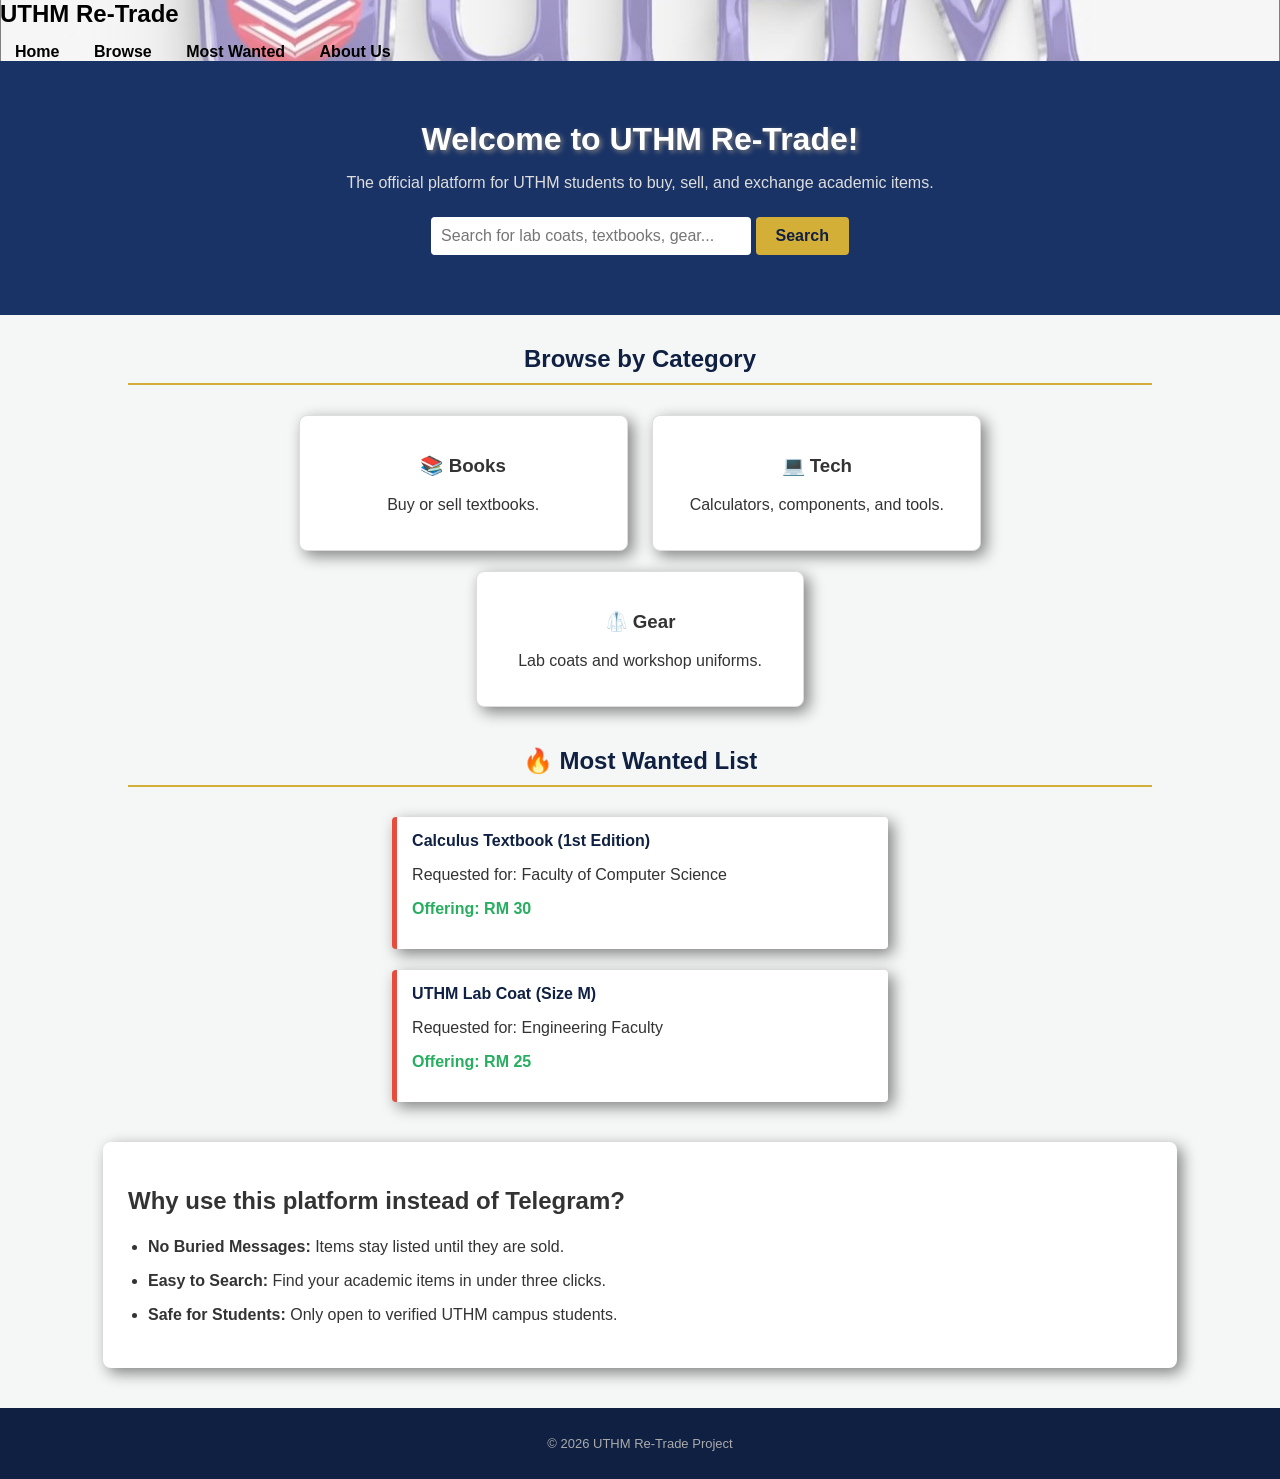
==== index.html @ 6883636f "Add files via upload" ====
<!DOCTYPE html>
<html>
<head>
     <meta name="viewport" content="width=device-width, initial-scale=1.0">
    <title>UTHM Re-Trade - Home</title>
    <link rel="stylesheet" href="style.css">
</head>
<body>

    <div class="header">
        <div class="logo">
            <h2>UTHM Re-Trade</h2>
        </div>
        <div class="nav">
            <a href="index.html">Home</a>
            <a href="browse.html">Browse</a>
            <a href="most-wanted.html">Most Wanted</a>
            <a href="aboutus.html">About Us</a>
        </div>
    </div>

    <div class="hero">
        <h1>Welcome to UTHM Re-Trade!</h1>
        <p>The official platform for UTHM students to buy, sell, and exchange academic items.</p>
        <div class="search-box">
            <input type="text" placeholder="Search for lab coats, textbooks, gear...">
            <button>Search</button>
        </div>
    </div>

    <div class="main-container">
        <h2 class="section-title">Browse by Category</h2>
        
        <div class="category-box">
            <h3>📚 Books</h3>
            <p>Buy or sell textbooks.</p>
        </div>

        <div class="category-box">
            <h3>💻 Tech</h3>
            <p>Calculators, components, and tools.</p>
        </div>

        <div class="category-box">
            <h3>🥼 Gear</h3>
            <p>Lab coats and workshop uniforms.</p>
        </div>
    </div>

    <div class="main-container">
        <h2 class="section-title">🔥 Most Wanted List</h2>
        
        <div class="wanted-item">
            <h4>Calculus Textbook (1st Edition)</h4>
            <p>Requested for: Faculty of Computer Science</p>
            <p class="reward">Offering: RM 30</p>
        </div>

        <div class="wanted-item">
            <h4>UTHM Lab Coat (Size M)</h4>
            <p>Requested for: Engineering Faculty</p>
            <p class="reward">Offering: RM 25</p>
        </div>
    </div>

    <div class="main-container info-section">
        <h2>Why use this platform instead of Telegram?</h2>
        <ul>
            <li><strong>No Buried Messages:</strong> Items stay listed until they are sold.</li>
            <li><strong>Easy to Search:</strong> Find your academic items in under three clicks.</li>
            <li><strong>Safe for Students:</strong> Only open to verified UTHM campus students.</li>
        </ul>
    </div>

    <div class="footer">
        <p>&copy; 2026 UTHM Re-Trade Project</p>
    </div>

</body>
</html>
---- style.css ----
body {
    margin: 0;
    padding: 0;
    font-family: Arial, sans-serif;
    background-color: #f4f7f6;
    color: #333;
}


.header {
    background:
        linear-gradient(
            rgba(255,255,255,0.5),
            rgba(255,255,255,0.5)
        ),
        url("logo3d.jpg");

    background-size: cover;
    background-position: center;
}

.logo h2 {
    margin: 0;
    color: black;
}

.nav {
    margin-top: 15px;
}

.nav a {
    color: black;
    text-decoration: none;
    margin: 0 15px;
    font-weight: bold;
}

.nav a:hover {
    color: #364e9f;
}


.hero {
    background-color: #1a3366;
    color: white;
    text-align: center;
    padding: 60px 20px;

}

.hero h1 {
    margin: 0 0 10px 0;
    font-size: 32px;
    text-shadow: 2px 2px 5px gray;
}

.hero p {
    font-size: 16px;
    color: #dddddd;
}


.search-box {
    margin-top: 25px;
}

.search-box input {
    padding: 10px;
    width: 300px;
    border: none;
    border-radius: 4px;
    font-size: 16px;
}

.search-box button {
    padding: 10px 20px;
    background-color: #D4AF37;
    border: none;
    border-radius: 4px;
    color: #0F2042;
    font-weight: bold;
    cursor: pointer;
    font-size: 16px;
}

.search-box button:hover {
    background-color: #bfa030;
}


.main-container {
    width: 80%;
    margin: 30px auto;
    text-align: center;
}

.section-title {
    color: #0F2042;
    border-bottom: 2px solid #D4AF37;
    padding-bottom: 10px;
    margin-bottom: 20px;
}


.category-box {
    background-color: white;
    width: 28%;
    display: inline-block;
    margin: 1%;
    padding: 20px;
    border: 1px solid #ddd;
    border-radius: 8px;
    box-shadow: 2px 2px 5px rgba(0,0,0,0.05);
    vertical-align: top;
    box-shadow: 5px 5px 15px gray;

}

.category-box img {
    width:100%;
    height: 200px;
    object-fit: cover;
    border-radius: 8px;
}

.wanted-item {
    background-color: white;
    width: 45%;
    display: inline-block;
    margin: 1%;
    padding: 15px;
    border-left: 5px solid #e74c3c; 
    border-radius: 4px;
    text-align: left;
    box-shadow: 2px 2px 5px rgba(0,0,0,0.05);
    box-shadow: 5px 5px 15px gray;
}

.wanted-item h4 {
    margin: 0 0 5px 0;
    color: #0F2042;
}

.reward {
    color: #27ae60;
    font-weight: bold;
    margin-top: 5px;
}


.info-section {
    background-color: white;
    padding: 25px;
    border-radius: 8px;
    text-align: left;
    box-shadow: 2px 2px 5px rgba(0,0,0,0.05);
    box-shadow: 5px 5px 15px gray;
}

.info-section ul {
    padding-left: 20px;
}

.info-section li {
    margin-bottom: 10px;
    line-height: 1.5;
}


.footer {
    background-color: #0F2042;
    color: #aaa;
    text-align: center;
    padding: 15px;
    font-size: 13px;
    margin-top: 40px;
}
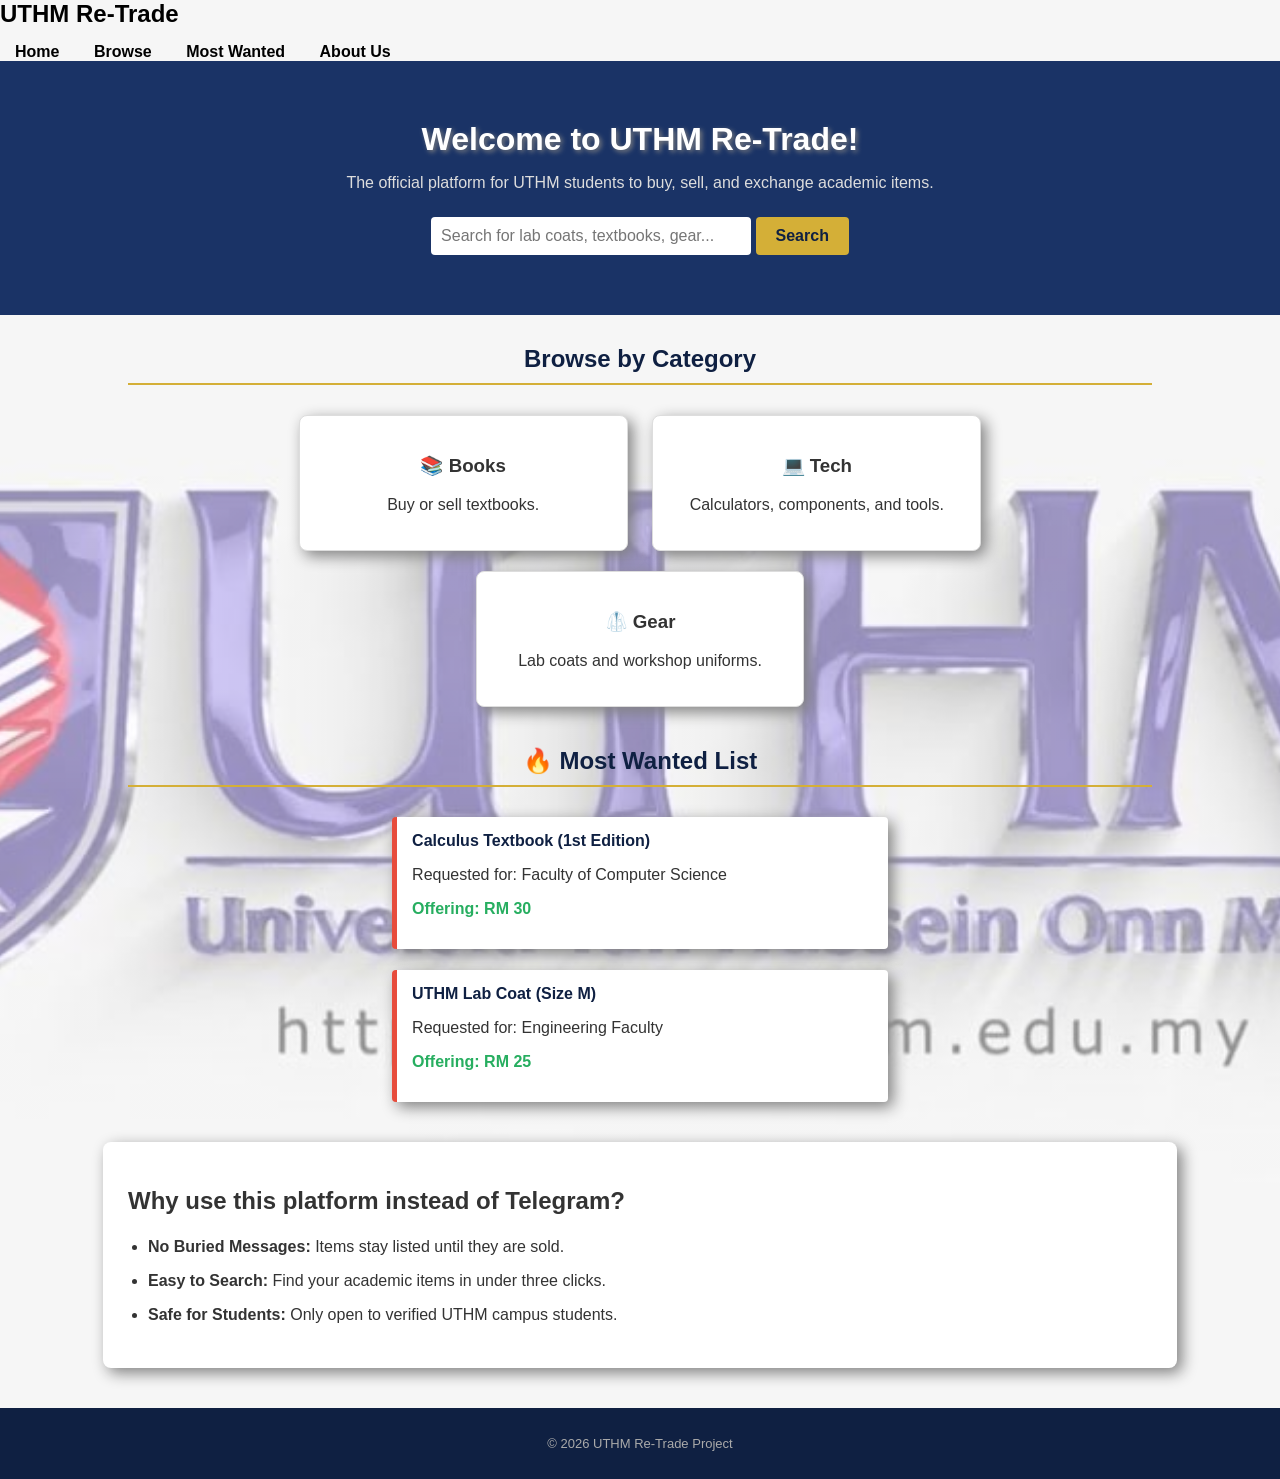
==== commit e8d673b3: "Update index.html" ====
--- a/index.html
+++ b/index.html
@@ -7,7 +7,7 @@
 </head>
 <body>
 
-    <div class="header">
+    <header class="header">
         <div class="logo">
             <h2>UTHM Re-Trade</h2>
         </div>
@@ -72,9 +72,9 @@
         </ul>
     </div>
 
-    <div class="footer">
+    <footer class="footer">
         <p>&copy; 2026 UTHM Re-Trade Project</p>
-    </div>
+    </footer>
 
 </body>
-</html>+</html>
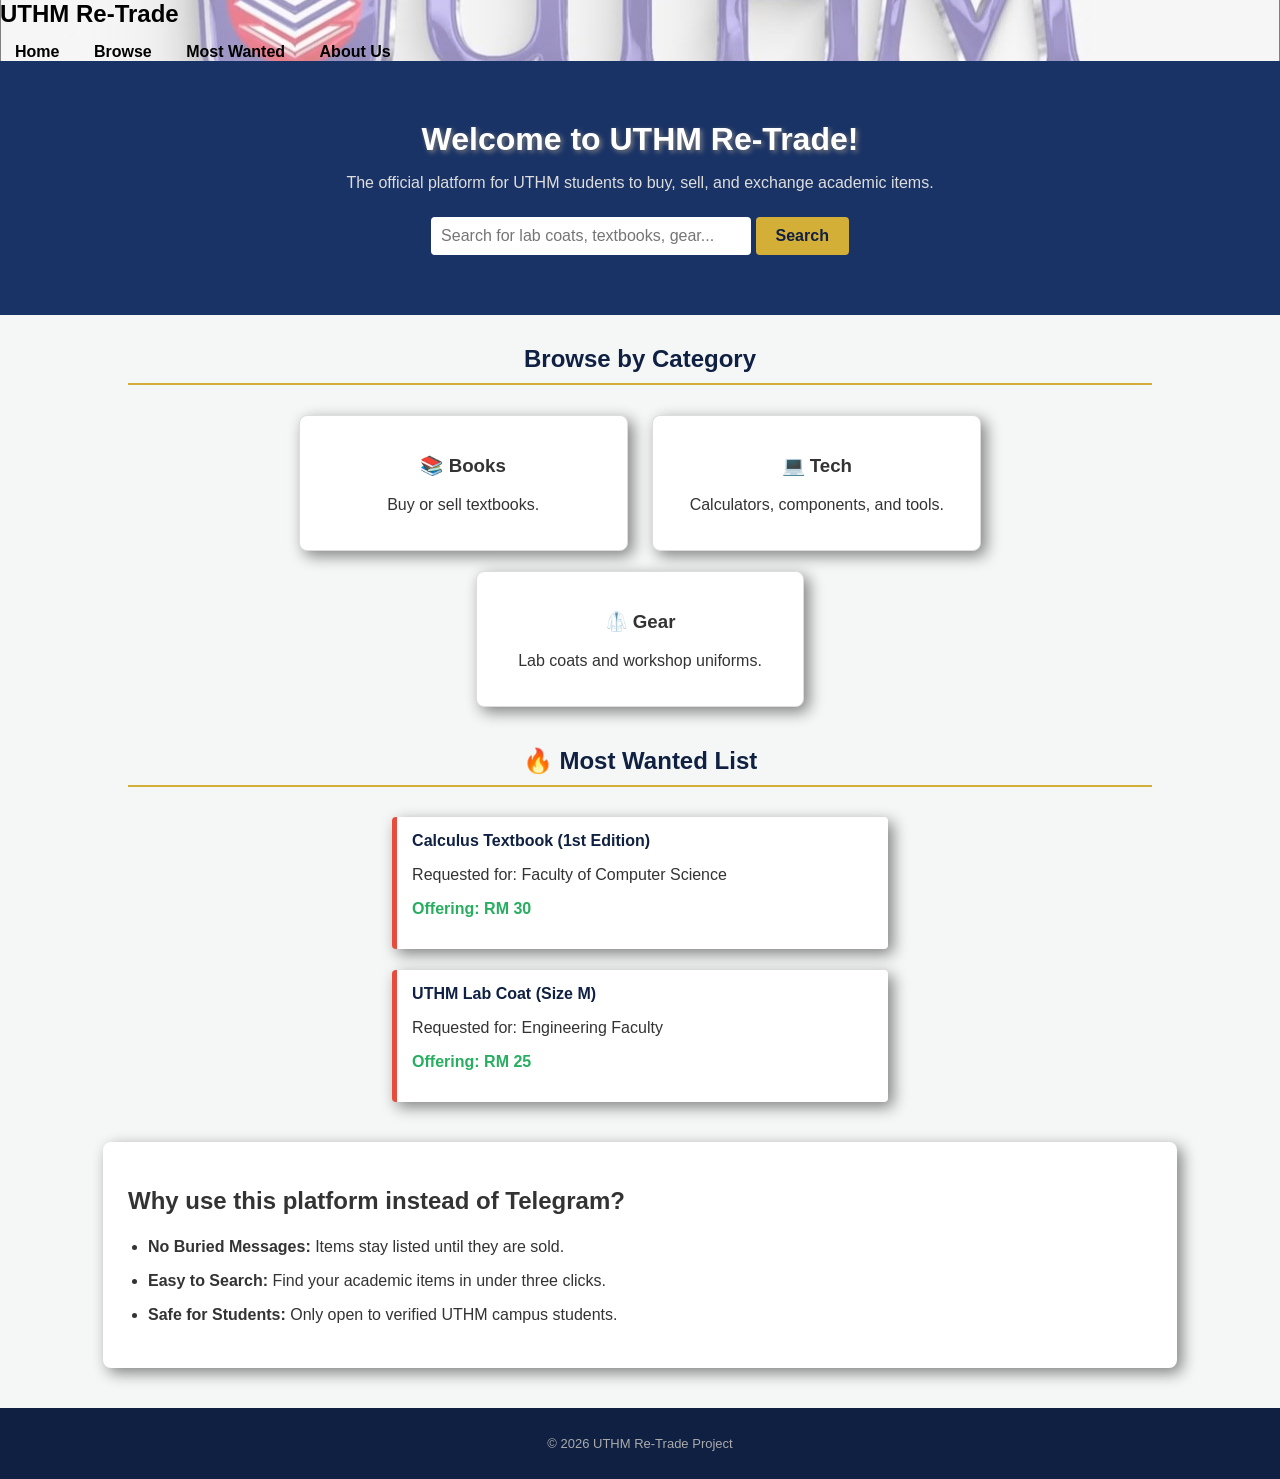
==== commit f8d86d20: "Update index.html" ====
--- a/index.html
+++ b/index.html
@@ -11,66 +11,68 @@
         <div class="logo">
             <h2>UTHM Re-Trade</h2>
         </div>
-        <div class="nav">
+        <nav class="nav">
             <a href="index.html">Home</a>
             <a href="browse.html">Browse</a>
             <a href="most-wanted.html">Most Wanted</a>
             <a href="aboutus.html">About Us</a>
-        </div>
-    </div>
+        </nav>
+    </header>
 
-    <div class="hero">
-        <h1>Welcome to UTHM Re-Trade!</h1>
-        <p>The official platform for UTHM students to buy, sell, and exchange academic items.</p>
-        <div class="search-box">
-            <input type="text" placeholder="Search for lab coats, textbooks, gear...">
-            <button>Search</button>
-        </div>
-    </div>
-
-    <div class="main-container">
-        <h2 class="section-title">Browse by Category</h2>
-        
-        <div class="category-box">
-            <h3>📚 Books</h3>
-            <p>Buy or sell textbooks.</p>
-        </div>
-
-        <div class="category-box">
-            <h3>💻 Tech</h3>
-            <p>Calculators, components, and tools.</p>
-        </div>
-
-        <div class="category-box">
-            <h3>🥼 Gear</h3>
-            <p>Lab coats and workshop uniforms.</p>
-        </div>
-    </div>
-
-    <div class="main-container">
-        <h2 class="section-title">🔥 Most Wanted List</h2>
-        
-        <div class="wanted-item">
-            <h4>Calculus Textbook (1st Edition)</h4>
-            <p>Requested for: Faculty of Computer Science</p>
-            <p class="reward">Offering: RM 30</p>
-        </div>
-
-        <div class="wanted-item">
-            <h4>UTHM Lab Coat (Size M)</h4>
-            <p>Requested for: Engineering Faculty</p>
-            <p class="reward">Offering: RM 25</p>
-        </div>
-    </div>
-
-    <div class="main-container info-section">
-        <h2>Why use this platform instead of Telegram?</h2>
-        <ul>
-            <li><strong>No Buried Messages:</strong> Items stay listed until they are sold.</li>
-            <li><strong>Easy to Search:</strong> Find your academic items in under three clicks.</li>
-            <li><strong>Safe for Students:</strong> Only open to verified UTHM campus students.</li>
-        </ul>
-    </div>
+    <main>
+         <div class="hero">
+             <h1>Welcome to UTHM Re-Trade!</h1>
+             <p>The official platform for UTHM students to buy, sell, and exchange academic items.</p>
+             <div class="search-box">
+                 <input type="text" placeholder="Search for lab coats, textbooks, gear...">
+                 <button>Search</button>
+             </div>
+         </div>
+     
+         <section class="main-container">
+             <h2 class="section-title">Browse by Category</h2>
+             
+             <div class="category-box">
+                 <h3>📚 Books</h3>
+                 <p>Buy or sell textbooks.</p>
+             </div>
+     
+             <div class="category-box">
+                 <h3>💻 Tech</h3>
+                 <p>Calculators, components, and tools.</p>
+             </div>
+     
+             <div class="category-box">
+                 <h3>🥼 Gear</h3>
+                 <p>Lab coats and workshop uniforms.</p>
+             </div>
+         </section>
+     
+         <section class="main-container">
+             <h2 class="section-title">🔥 Most Wanted List</h2>
+             
+             <div class="wanted-item">
+                 <h4>Calculus Textbook (1st Edition)</h4>
+                 <p>Requested for: Faculty of Computer Science</p>
+                 <p class="reward">Offering: RM 30</p>
+             </div>
+     
+             <div class="wanted-item">
+                 <h4>UTHM Lab Coat (Size M)</h4>
+                 <p>Requested for: Engineering Faculty</p>
+                 <p class="reward">Offering: RM 25</p>
+             </div>
+         </section>
+     
+         <section class="main-container info-section">
+             <h2>Why use this platform instead of Telegram?</h2>
+             <ul>
+                 <li><strong>No Buried Messages:</strong> Items stay listed until they are sold.</li>
+                 <li><strong>Easy to Search:</strong> Find your academic items in under three clicks.</li>
+                 <li><strong>Safe for Students:</strong> Only open to verified UTHM campus students.</li>
+             </ul>
+         </section>
+    </main>
 
     <footer class="footer">
         <p>&copy; 2026 UTHM Re-Trade Project</p>
